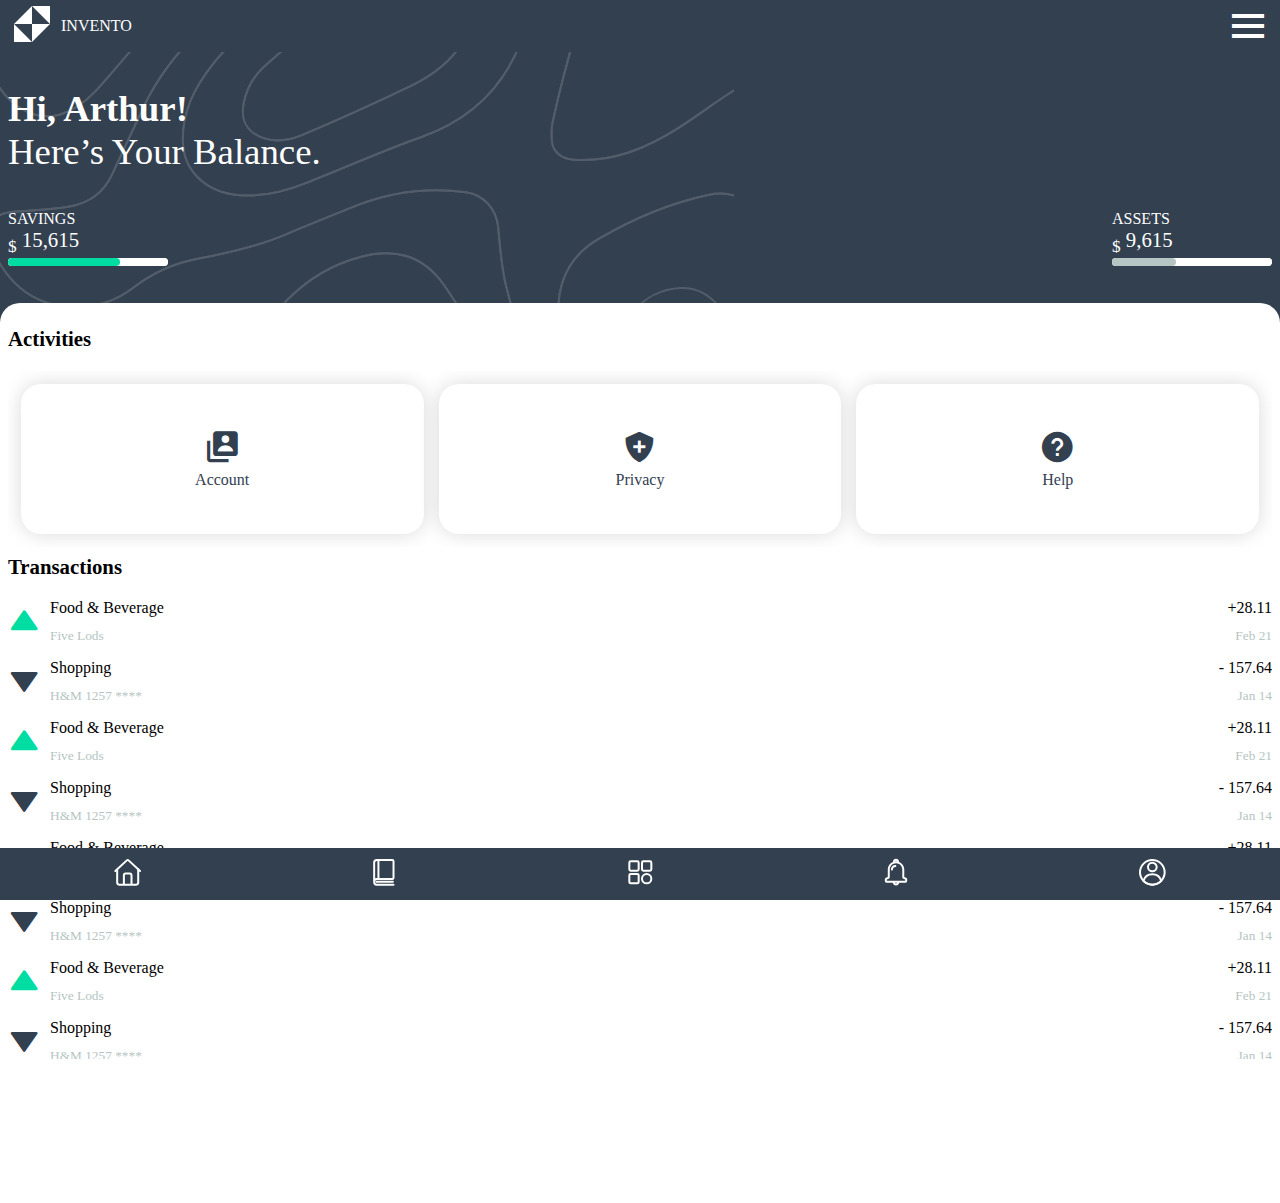
==== index.html @ e287f1e5 "feat: :tada: VirtualWallet" ====
<!DOCTYPE html>
<html lang="en">
<head>
    <meta charset="UTF-8">
    <meta name="viewport" content="width=device-width, initial-scale=1.0">
    <title>Document</title>
    <link rel="stylesheet" href="css/style.css">
    <link href='https://unpkg.com/boxicons@2.1.4/css/boxicons.min.css' rel='stylesheet'>
</head>
<body>
    <div class="banner">
        <img src="storage/img/banner.svg">
    </div>
    <header class="header">
        <div class="header__logo">
            <div class="logo__icono">
                <img src="storage/img/logo.svg">
            </div>
            <div class="logo__titulo">invento</div>
        </div>
        <div class="header__menu">
            <i class='bx bx-menu'></i>
        </div>
    </header>
    <main class="main">
        <section class="main__titulo">
            <article class="titulo__card">
                <h2>Hi, Arthur!</h2>
                <p>here’s your balance.</p>
            </article>
            <article class="titulo__balance">
                <div class="balance__one">
                    <small>savings</small>
                    <label for="savings"><sub>$</sub> 15,615</label>
                    <progress id="savings" max="100" value="70"></progress>
                </div>
                <div class="balance__two">
                    <small>assets</small>
                    <label for="savings"><sub>$</sub> 9,615</label>
                    <progress id="savings" max="100" value="40"></progress>
                </div>
            </article>
        </section>
        <section class="main__activities">
            <article class="activities__service">
                <h3>activities</h3>
                <div class="service__cards">
                    <div class="service__cards__item_1">
                        <i class='bx bxs-user-account' ></i>
                        <p>account</p>
                    </div>
                    <div class="service__cards__item_2">
                        <i class='bx bxs-shield-plus'></i>
                        <p>privacy</p>
                    </div>
                    <div class="service__cards__item_3">
                        <i class='bx bxs-help-circle' ></i>
                        <p>help</p>
                    </div>
                </div>
            </article>
            <article class="activities__transactions">
                <h3>transactions</h3>
                <div class="transactions__cards">
                    <div class="transactions__cards__item">
                        <div>
                            <i class='bx bxs-up-arrow' ></i>
                            <div class="transactions__description">
                                <p>food & beverage</p>
                                <small>five lods</small>
                            </div>
                        </div>
                        <div class="transactions__value">
                            <p>+28.11</p>
                            <small>feb 21</small>
                        </div>
                    </div>
                    <div class="transactions__cards__item">
                        <div>
                            <i class='bx bxs-down-arrow' ></i>
                            <div class="transactions__description">
                                <p>shopping</p>
                                <small>h&m 1257 ****</small>
                            </div>
                        </div>
                        <div class="transactions__value">
                            <p>- 157.64</p>
                            <small>jan 14</small>
                        </div>
                    </div>
                    <div class="transactions__cards__item">
                        <div>
                            <i class='bx bxs-up-arrow' ></i>
                            <div class="transactions__description">
                                <p>food & beverage</p>
                                <small>five lods</small>
                            </div>
                        </div>
                        <div class="transactions__value">
                            <p>+28.11</p>
                            <small>feb 21</small>
                        </div>
                    </div>
                    <div class="transactions__cards__item">
                        <div>
                            <i class='bx bxs-down-arrow' ></i>
                            <div class="transactions__description">
                                <p>shopping</p>
                                <small>h&m 1257 ****</small>
                            </div>
                        </div>
                        <div class="transactions__value">
                            <p>- 157.64</p>
                            <small>jan 14</small>
                        </div>
                    </div>
                    <div class="transactions__cards__item">
                        <div>
                            <i class='bx bxs-up-arrow' ></i>
                            <div class="transactions__description">
                                <p>food & beverage</p>
                                <small>five lods</small>
                            </div>
                        </div>
                        <div class="transactions__value">
                            <p>+28.11</p>
                            <small>feb 21</small>
                        </div>
                    </div>
                    <div class="transactions__cards__item">
                        <div>
                            <i class='bx bxs-down-arrow' ></i>
                            <div class="transactions__description">
                                <p>shopping</p>
                                <small>h&m 1257 ****</small>
                            </div>
                        </div>
                        <div class="transactions__value">
                            <p>- 157.64</p>
                            <small>jan 14</small>
                        </div>
                    </div>
                    <div class="transactions__cards__item">
                        <div>
                            <i class='bx bxs-up-arrow' ></i>
                            <div class="transactions__description">
                                <p>food & beverage</p>
                                <small>five lods</small>
                            </div>
                        </div>
                        <div class="transactions__value">
                            <p>+28.11</p>
                            <small>feb 21</small>
                        </div>
                    </div>
                    <div class="transactions__cards__item">
                        <div>
                            <i class='bx bxs-down-arrow' ></i>
                            <div class="transactions__description">
                                <p>shopping</p>
                                <small>h&m 1257 ****</small>
                            </div>
                        </div>
                        <div class="transactions__value">
                            <p>- 157.64</p>
                            <small>jan 14</small>
                        </div>
                    </div>
                    <div class="transactions__cards__item">
                        <div>
                            <i class='bx bxs-up-arrow' ></i>
                            <div class="transactions__description">
                                <p>food & beverage</p>
                                <small>five lods</small>
                            </div>
                        </div>
                        <div class="transactions__value">
                            <p>+28.11</p>
                            <small>feb 21</small>
                        </div>
                    </div>
                    <div class="transactions__cards__item">
                        <div>
                            <i class='bx bxs-down-arrow' ></i>
                            <div class="transactions__description">
                                <p>shopping</p>
                                <small>h&m 1257 ****</small>
                            </div>
                        </div>
                        <div class="transactions__value">
                            <p>- 157.64</p>
                            <small>jan 14</small>
                        </div>
                    </div>
                    <div class="transactions__cards__item">
                        <div>
                            <i class='bx bxs-up-arrow' ></i>
                            <div class="transactions__description">
                                <p>food & beverage</p>
                                <small>five lods</small>
                            </div>
                        </div>
                        <div class="transactions__value">
                            <p>+28.11</p>
                            <small>feb 21</small>
                        </div>
                    </div>
                    <div class="transactions__cards__item">
                        <div>
                            <i class='bx bxs-down-arrow' ></i>
                            <div class="transactions__description">
                                <p>shopping</p>
                                <small>h&m 1257 ****</small>
                            </div>
                        </div>
                        <div class="transactions__value">
                            <p>- 157.64</p>
                            <small>jan 14</small>
                        </div>
                    </div>
                </div>
            </article>
        </section>
    </main>
    <footer class="footer">
        <ul>
            <li>
                <a href="#"><img src="storage/img/icon.svg"></a>
            </li>
            <li>
                <a href="/views/balance.html"><img src="storage/img/icon_1.svg"></a>
            </li>
            <li>
                <a href="views/cards.html"><img src="storage/img/icon_2.svg"></a>
            </li>
            <li>
                <a href="#"><img src="storage/img/icon_3.svg"></a>
            </li>
            <li>
                <a href="index.html"><img src="storage/img/icon_4.svg"></a>
            </li>
        </ul>
    </footer>
</body>
</html>
---- css/style.css ----
@import url(variable.css);

* {
    margin: 0;
    padding: 0;
    box-sizing: border-box;
    font-family: "SF-Pro-Text-Regular";
}
body{
    background: var(--color-primario);
}
.banner{
    position: absolute;
    z-index: -1;
}
.banner img{
    width: 100%;
    height: 105vh;
    object-fit: cover;
}
.header {
    width: 100%;
    padding: 0 .5em;
    /* height: 60px; */
    /* background: darkgoldenrod; */
    display: flex;
    flex-direction: row;
    justify-content: space-between;
    align-items: center;
    flex-wrap: nowrap;
    position: sticky;
    z-index: 2;
    top: 0;
    background: var(--color-primario);
}

.header__logo {
    /* background: red; */
    display: flex;
    align-items: center;
    gap: 5px;

}

.logo__icono {
    /* background: green; */
}

.logo__icono img {
    width: 3em;
}

.logo__titulo {
    /* background: orange; */
    color: var(--color-ternario);
    font-family: "SF-Pro-Text-Bold";
    text-transform: uppercase;
}

.header__menu {
    /* background: darkblue; */
}

.header__menu i {
    font-size: 3em;
    color: var(--color-ternario);
}

.main__titulo {
    /* background: red; */
}

.titulo__card {
    /* background: green; */
    display: flex;
    flex-direction: column;
    margin-top: 35px;
    justify-content: center;
    padding: 0 0.5em
}

.titulo__card h2,
.titulo__card p {
    font-size: 2.3em;
    color: var(--color-ternario);
    text-transform: capitalize;
}

.titulo__card h2 {
    font-family: "SF-Pro-Text-Heavy";
}

.titulo__card p {
    font-family: "SF-Pro-Text-Light";
    text-transform: capitalize;
}

.titulo__balance {
    /* background: fuchsia; */
    color: var(--color-ternario);
    display: flex;
    height: 130px;
    justify-content: space-between;
    align-items: center;
    padding: 0 0.5em;
}

.balance__one,
.balance__two {
    display: flex;
    flex-direction: column;
}

.balance__one small,
.balance__two small {
    font-size: 1em;
    text-transform: uppercase;
    font-family: "SF-Pro-Text-Medium";
}

.balance__one label,
.balance__two label {
    font-size: 1.3em;
    font-family: "SF-Pro-Text-Bold";
}

.balance__one progress[value] {
    --color: var(--color-secundario);
    --background: var(--color-ternario);
    background: var(--background);
}

.balance__two progress[value] {
    --color: var(--color-cuarto);
    --background: var(--color-ternario);
    background: var(--background);
}

progress[value] {
    -webkit-appearance: none;
    -moz-appearance: none;
    appearance: none;
    border: none;
    /* margin: 0 10px; */
    height: .5em;
    border-radius: 10em;
}

.balance__one progress[value]::-webkit-progress-bar,
.balance__two progress[value]::-webkit-progress-bar {
    border-radius: 10em;
    height: .5em;
    background: var(--background);
}

progress[value]::-webkit-progress-value {
    border-radius: 10em;
    background: var(--color);
}

progress[value]::-moz-progress-bar {
    border-radius: 10em;
    background: var(--color);
}

.main__activities{
    background: var(--color-ternario);
    height: 100vh;
    padding: 1.5em 0.5em;
    border-top-left-radius: 20px;
    border-top-right-radius: 20px;
    position: relative;
    z-index: 5;
    display: flex;
    flex-direction: column;
    gap: .5em;
}
.activities__service{
    /* background: blue; */
}
.activities__service h3,
.activities__transactions h3{
    /* background: darkgoldenrod; */
    text-transform: capitalize;
    font-family: "SF-Pro-Text-Bold";
    font-size: 1.3em;
    margin-bottom: 20px;
}

.service__cards{
    /* background: olivedrab; */
    display: flex;
    flex-direction: row;
    justify-content: center;
    overflow-x: scroll;
    padding: 0.8em;
    gap: 15px;
}
.service__cards div{
    flex: 1;
    min-width: 30%;
    min-height: 150px;
    border-radius: 20px;
    background: var(--color-ternario);
    box-shadow: 0px 0px 20px rgba(0, 0, 0, 0.150);
    color: var(--color-primario);
    font-family: "SF-Pro-Text-Semibold";
    text-transform: capitalize;
    display: flex;
    flex-direction: column;
    justify-content: center;
    align-items: center;
    gap: 5px;
}
.service__cards div i{
    font-size: 2.3em;
}
.service__cards__item_1, 
.service__cards__item_2, 
.service__cards__item_3{
    /* background: darkmagenta; */
}





.activities__transactions{
    /* background: red; */
}

.transactions__cards{
    /* background: orangered; */
    height: 460px;
    display: flex;
    flex-direction: column;
    overflow-y: scroll;
    gap: 15px
}
.transactions__cards div{
    /* background: darkgoldenrod; */
    height: 45px;
    display: flex;
    flex-direction: row;
    justify-content: space-between;
    align-items: center;
    gap: 10px;
}
.transactions__cards div i {
    font-size: 2em;
}
div.transactions__description,
div.transactions__value{
    display: flex;
    flex-direction: column;
    text-transform: capitalize;
}
div.transactions__description{
    align-items: flex-start;
}
div.transactions__value{
    align-items: flex-end;
}
div.transactions__description p,
div.transactions__value p{
    font-family: "SF-Pro-Text-Bold";
}
div.transactions__description small,
div.transactions__value small{
    font-family: "SF-Pro-Text-Light";
    color: var(--color-cuarto);
}
i.bx.bxs-up-arrow{
    color: var(--color-secundario);
}
i.bxs-down-arrow{
    color: var(--color-primario);
}

.footer {
    width: 100%;
    background: var(--color-primario);
    position: fixed;
    bottom: 0;
    z-index: 10;
}

.footer ul {
    display: flex;
    justify-content: space-around;
}

.footer ul li {
    list-style: none;
    margin: .5em 0;
}

.footer ul li a img {
    width: 2em;
}
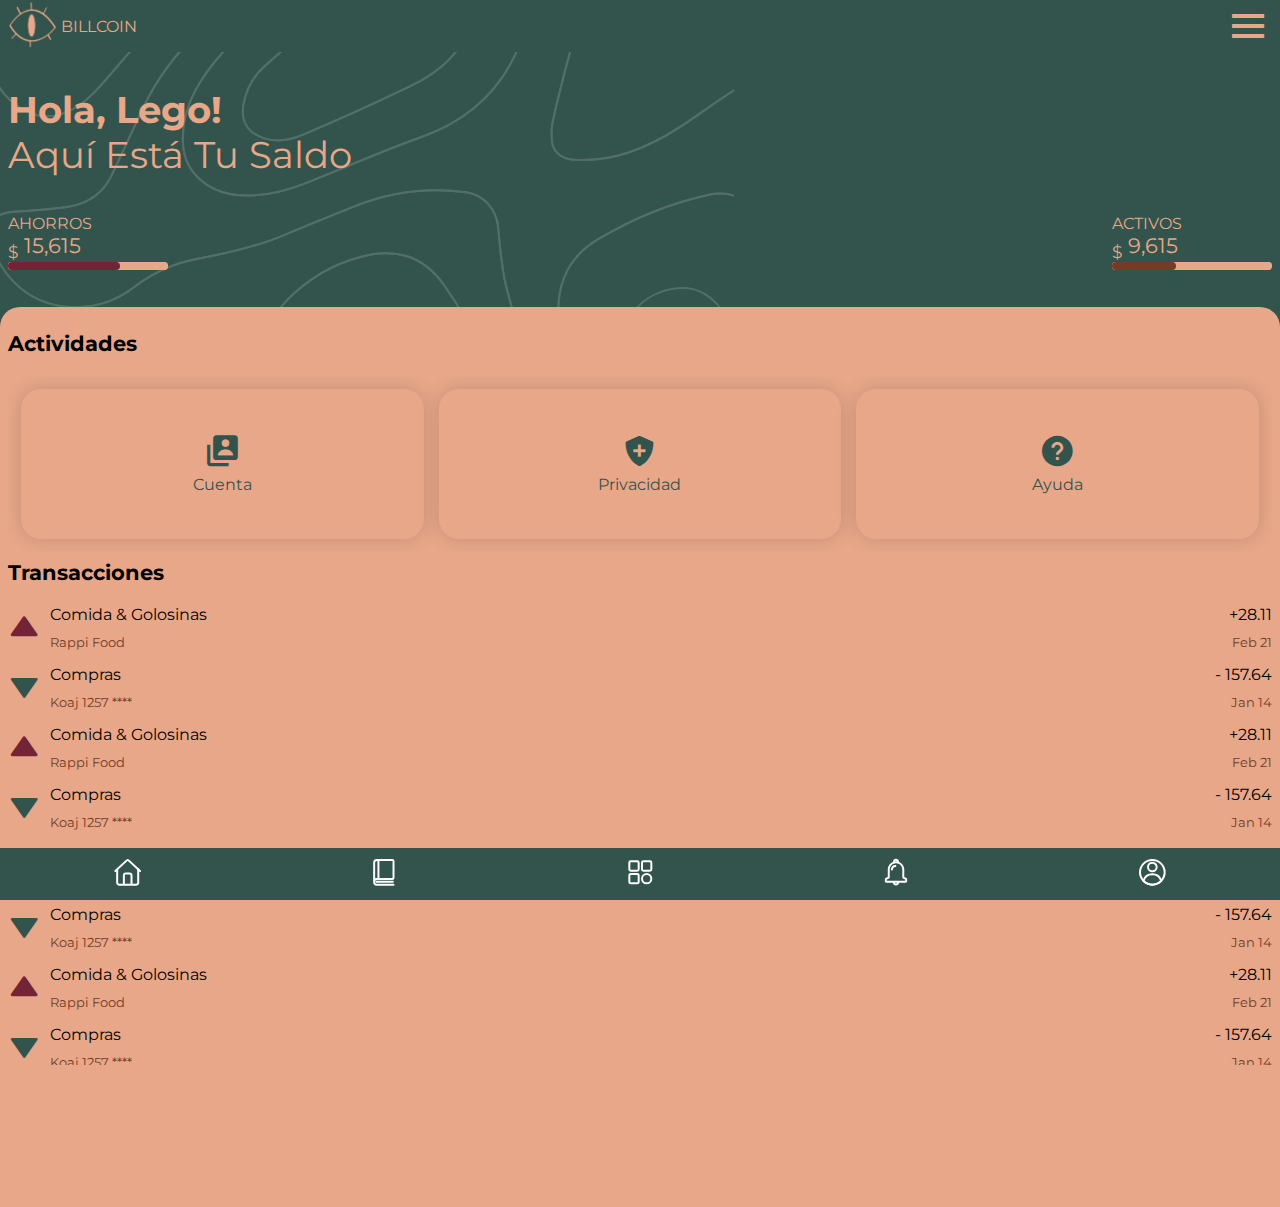
==== commit 4c16b1b0: "feat: :construction: Cambios personales" ====
--- a/index.html
+++ b/index.html
@@ -6,6 +6,9 @@
     <title>Document</title>
     <link rel="stylesheet" href="css/style.css">
     <link href='https://unpkg.com/boxicons@2.1.4/css/boxicons.min.css' rel='stylesheet'>
+    <link rel="preconnect" href="https://fonts.googleapis.com">
+    <link rel="preconnect" href="https://fonts.gstatic.com" crossorigin>
+    <link href="https://fonts.googleapis.com/css2?family=Montserrat:ital,wght@0,100..900;1,100..900&display=swap" rel="stylesheet">
 </head>
 <body>
     <div class="banner">
@@ -14,9 +17,9 @@
     <header class="header">
         <div class="header__logo">
             <div class="logo__icono">
-                <img src="storage/img/logo.svg">
+                <img src="storage/img/logo.png">
             </div>
-            <div class="logo__titulo">invento</div>
+            <div class="logo__titulo">billcoin</div>
         </div>
         <div class="header__menu">
             <i class='bx bx-menu'></i>
@@ -25,17 +28,17 @@
     <main class="main">
         <section class="main__titulo">
             <article class="titulo__card">
-                <h2>Hi, Arthur!</h2>
-                <p>here’s your balance.</p>
+                <h2>Hola, Lego!</h2>
+                <p>aquí está tu saldo</p>
             </article>
             <article class="titulo__balance">
                 <div class="balance__one">
-                    <small>savings</small>
+                    <small>ahorros</small>
                     <label for="savings"><sub>$</sub> 15,615</label>
                     <progress id="savings" max="100" value="70"></progress>
                 </div>
                 <div class="balance__two">
-                    <small>assets</small>
+                    <small>activos</small>
                     <label for="savings"><sub>$</sub> 9,615</label>
                     <progress id="savings" max="100" value="40"></progress>
                 </div>
@@ -43,180 +46,181 @@
         </section>
         <section class="main__activities">
             <article class="activities__service">
-                <h3>activities</h3>
+                <h3>actividades</h3>
                 <div class="service__cards">
                     <div class="service__cards__item_1">
                         <i class='bx bxs-user-account' ></i>
-                        <p>account</p>
+                        <p>cuenta</p>
                     </div>
                     <div class="service__cards__item_2">
                         <i class='bx bxs-shield-plus'></i>
-                        <p>privacy</p>
+                        <p>privacidad</p>
                     </div>
                     <div class="service__cards__item_3">
                         <i class='bx bxs-help-circle' ></i>
-                        <p>help</p>
+                        <p>ayuda</p>
                     </div>
                 </div>
             </article>
             <article class="activities__transactions">
-                <h3>transactions</h3>
+                <h3>transacciones</h3>
                 <div class="transactions__cards">
                     <div class="transactions__cards__item">
                         <div>
                             <i class='bx bxs-up-arrow' ></i>
                             <div class="transactions__description">
-                                <p>food & beverage</p>
-                                <small>five lods</small>
-                            </div>
-                        </div>
-                        <div class="transactions__value">
-                            <p>+28.11</p>
-                            <small>feb 21</small>
-                        </div>
-                    </div>
-                    <div class="transactions__cards__item">
-                        <div>
-                            <i class='bx bxs-down-arrow' ></i>
-                            <div class="transactions__description">
-                                <p>shopping</p>
-                                <small>h&m 1257 ****</small>
-                            </div>
-                        </div>
-                        <div class="transactions__value">
-                            <p>- 157.64</p>
-                            <small>jan 14</small>
-                        </div>
-                    </div>
-                    <div class="transactions__cards__item">
-                        <div>
-                            <i class='bx bxs-up-arrow' ></i>
-                            <div class="transactions__description">
-                                <p>food & beverage</p>
-                                <small>five lods</small>
-                            </div>
-                        </div>
-                        <div class="transactions__value">
-                            <p>+28.11</p>
-                            <small>feb 21</small>
-                        </div>
-                    </div>
-                    <div class="transactions__cards__item">
-                        <div>
-                            <i class='bx bxs-down-arrow' ></i>
-                            <div class="transactions__description">
-                                <p>shopping</p>
-                                <small>h&m 1257 ****</small>
-                            </div>
-                        </div>
-                        <div class="transactions__value">
-                            <p>- 157.64</p>
-                            <small>jan 14</small>
-                        </div>
-                    </div>
-                    <div class="transactions__cards__item">
-                        <div>
-                            <i class='bx bxs-up-arrow' ></i>
-                            <div class="transactions__description">
-                                <p>food & beverage</p>
-                                <small>five lods</small>
-                            </div>
-                        </div>
-                        <div class="transactions__value">
-                            <p>+28.11</p>
-                            <small>feb 21</small>
-                        </div>
-                    </div>
-                    <div class="transactions__cards__item">
-                        <div>
-                            <i class='bx bxs-down-arrow' ></i>
-                            <div class="transactions__description">
-                                <p>shopping</p>
-                                <small>h&m 1257 ****</small>
-                            </div>
-                        </div>
-                        <div class="transactions__value">
-                            <p>- 157.64</p>
-                            <small>jan 14</small>
-                        </div>
-                    </div>
-                    <div class="transactions__cards__item">
-                        <div>
-                            <i class='bx bxs-up-arrow' ></i>
-                            <div class="transactions__description">
-                                <p>food & beverage</p>
-                                <small>five lods</small>
-                            </div>
-                        </div>
-                        <div class="transactions__value">
-                            <p>+28.11</p>
-                            <small>feb 21</small>
-                        </div>
-                    </div>
-                    <div class="transactions__cards__item">
-                        <div>
-                            <i class='bx bxs-down-arrow' ></i>
-                            <div class="transactions__description">
-                                <p>shopping</p>
-                                <small>h&m 1257 ****</small>
-                            </div>
-                        </div>
-                        <div class="transactions__value">
-                            <p>- 157.64</p>
-                            <small>jan 14</small>
-                        </div>
-                    </div>
-                    <div class="transactions__cards__item">
-                        <div>
-                            <i class='bx bxs-up-arrow' ></i>
-                            <div class="transactions__description">
-                                <p>food & beverage</p>
-                                <small>five lods</small>
-                            </div>
-                        </div>
-                        <div class="transactions__value">
-                            <p>+28.11</p>
-                            <small>feb 21</small>
-                        </div>
-                    </div>
-                    <div class="transactions__cards__item">
-                        <div>
-                            <i class='bx bxs-down-arrow' ></i>
-                            <div class="transactions__description">
-                                <p>shopping</p>
-                                <small>h&m 1257 ****</small>
-                            </div>
-                        </div>
-                        <div class="transactions__value">
-                            <p>- 157.64</p>
-                            <small>jan 14</small>
-                        </div>
-                    </div>
-                    <div class="transactions__cards__item">
-                        <div>
-                            <i class='bx bxs-up-arrow' ></i>
-                            <div class="transactions__description">
-                                <p>food & beverage</p>
-                                <small>five lods</small>
-                            </div>
-                        </div>
-                        <div class="transactions__value">
-                            <p>+28.11</p>
-                            <small>feb 21</small>
-                        </div>
-                    </div>
-                    <div class="transactions__cards__item">
-                        <div>
-                            <i class='bx bxs-down-arrow' ></i>
-                            <div class="transactions__description">
-                                <p>shopping</p>
-                                <small>h&m 1257 ****</small>
-                            </div>
-                        </div>
-                        <div class="transactions__value">
-                            <p>- 157.64</p>
-                            <small>jan 14</small>
-                        </div>
+                                <p>comida & golosinas</p>
+                                <small>rappi food</small>
+                            </div>
+                        </div>
+                        <div class="transactions__value">
+                            <p>+28.11</p>
+                            <small>feb 21</small>
+                        </div>
+                    </div>
+                    <div class="transactions__cards__item">
+                        <div>
+                            <i class='bx bxs-down-arrow' ></i>
+                            <div class="transactions__description">
+                                <p>compras</p>
+                                <small>koaj 1257 ****</small>
+                            </div>
+                        </div>
+                        <div class="transactions__value">
+                            <p>- 157.64</p>
+                            <small>jan 14</small>
+                        </div>
+                    </div>
+                    <div class="transactions__cards__item">
+                        <div>
+                            <i class='bx bxs-up-arrow' ></i>
+                            <div class="transactions__description">
+                                <p>comida & golosinas</p>
+                                <small>rappi food</small>
+                            </div>
+                        </div>
+                        <div class="transactions__value">
+                            <p>+28.11</p>
+                            <small>feb 21</small>
+                        </div>
+                    </div>
+                    <div class="transactions__cards__item">
+                        <div>
+                            <i class='bx bxs-down-arrow' ></i>
+                            <div class="transactions__description">
+                                <p>compras</p>
+                                <small>koaj 1257 ****</small>
+                            </div>
+                        </div>
+                        <div class="transactions__value">
+                            <p>- 157.64</p>
+                            <small>jan 14</small>
+                        </div>
+                    </div>
+                    <div class="transactions__cards__item">
+                        <div>
+                            <i class='bx bxs-up-arrow' ></i>
+                            <div class="transactions__description">
+                                <p>comida & golosinas</p>
+                                <small>rappi food</small>
+                            </div>
+                        </div>
+                        <div class="transactions__value">
+                            <p>+28.11</p>
+                            <small>feb 21</small>
+                        </div>
+                    </div>
+                    <div class="transactions__cards__item">
+                        <div>
+                            <i class='bx bxs-down-arrow' ></i>
+                            <div class="transactions__description">
+                                <p>compras</p>
+                                <small>koaj 1257 ****</small>
+                            </div>
+                        </div>
+                        <div class="transactions__value">
+                            <p>- 157.64</p>
+                            <small>jan 14</small>
+                        </div>
+                    </div>
+                    <div class="transactions__cards__item">
+                        <div>
+                            <i class='bx bxs-up-arrow' ></i>
+                            <div class="transactions__description">
+                                <p>comida & golosinas</p>
+                                <small>rappi food</small>
+                            </div>
+                        </div>
+                        <div class="transactions__value">
+                            <p>+28.11</p>
+                            <small>feb 21</small>
+                        </div>
+                    </div>
+                    <div class="transactions__cards__item">
+                        <div>
+                            <i class='bx bxs-down-arrow' ></i>
+                            <div class="transactions__description">
+                                <p>compras</p>
+                                <small>koaj 1257 ****</small>
+                            </div>
+                        </div>
+                        <div class="transactions__value">
+                            <p>- 157.64</p>
+                            <small>jan 14</small>
+                        </div>
+                    </div>
+                    <div class="transactions__cards__item">
+                        <div>
+                            <i class='bx bxs-up-arrow' ></i>
+                            <div class="transactions__description">
+                                <p>comida & golosinas</p>
+                                <small>rappi food</small>
+                            </div>
+                        </div>
+                        <div class="transactions__value">
+                            <p>+28.11</p>
+                            <small>feb 21</small>
+                        </div>
+                    </div>
+                    <div class="transactions__cards__item">
+                        <div>
+                            <i class='bx bxs-down-arrow' ></i>
+                            <div class="transactions__description">
+                                <p>compras</p>
+                                <small>koaj 1257 ****</small>
+                            </div>
+                        </div>
+                        <div class="transactions__value">
+                            <p>- 157.64</p>
+                            <small>jan 14</small>
+                        </div>
+                    </div>
+                    <div class="transactions__cards__item">
+                        <div>
+                            <i class='bx bxs-up-arrow' ></i>
+                            <div class="transactions__description">
+                                <p>comida & golosinas</p>
+                                <small>rappi food</small>
+                            </div>
+                        </div>
+                        <div class="transactions__value">
+                            <p>+28.11</p>
+                            <small>feb 21</small>
+                        </div>
+                    </div>
+                    <div class="transactions__cards__item">
+                        <div>
+                            <i class='bx bxs-down-arrow' ></i>
+                            <div class="transactions__description">
+                                <p>compras</p>
+                                <small>koaj 1257 ****</small>
+                            </div>
+                        </div>
+                        <div class="transactions__value">
+                            <p>- 157.64</p>
+                            <small>jan 14</small>
+                        </div>
+                    </div>
                     </div>
                 </div>
             </article>
--- a/css/style.css
+++ b/css/style.css
@@ -4,7 +4,10 @@
     margin: 0;
     padding: 0;
     box-sizing: border-box;
-    font-family: "SF-Pro-Text-Regular";
+    font-family: "Montserrat", sans-serif;
+    font-optical-sizing: auto;
+    font-weight: 10px;
+    font-style: normal;
 }
 body{
     background: var(--color-primario);
@@ -53,7 +56,10 @@
 .logo__titulo {
     /* background: orange; */
     color: var(--color-ternario);
-    font-family: "SF-Pro-Text-Bold";
+    font-family: "Montserrat", sans-serif;
+    font-optical-sizing: auto;
+    font-weight: 10px;
+    font-style: normal;
     text-transform: uppercase;
 }
 
@@ -87,11 +93,17 @@
 }
 
 .titulo__card h2 {
-    font-family: "SF-Pro-Text-Heavy";
+    font-family: "Montserrat", sans-serif;
+    font-optical-sizing: auto;
+    font-weight: 10px;
+    font-style: normal;
 }
 
 .titulo__card p {
-    font-family: "SF-Pro-Text-Light";
+    font-family: "Montserrat", sans-serif;
+    font-optical-sizing: auto;
+    font-weight: 10px;
+    font-style: normal;
     text-transform: capitalize;
 }
 
@@ -115,13 +127,19 @@
 .balance__two small {
     font-size: 1em;
     text-transform: uppercase;
-    font-family: "SF-Pro-Text-Medium";
+    font-family: "Montserrat", sans-serif;
+    font-optical-sizing: auto;
+    font-weight: 10px;
+    font-style: normal;
 }
 
 .balance__one label,
 .balance__two label {
     font-size: 1.3em;
-    font-family: "SF-Pro-Text-Bold";
+    font-family: "Montserrat", sans-serif;
+    font-optical-sizing: auto;
+    font-weight: 10px;
+    font-style: normal;
 }
 
 .balance__one progress[value] {
@@ -182,7 +200,10 @@
 .activities__transactions h3{
     /* background: darkgoldenrod; */
     text-transform: capitalize;
-    font-family: "SF-Pro-Text-Bold";
+    font-family: "Montserrat", sans-serif;
+    font-optical-sizing: auto;
+    font-weight: 10px;
+    font-style: normal;
     font-size: 1.3em;
     margin-bottom: 20px;
 }
@@ -204,7 +225,10 @@
     background: var(--color-ternario);
     box-shadow: 0px 0px 20px rgba(0, 0, 0, 0.150);
     color: var(--color-primario);
-    font-family: "SF-Pro-Text-Semibold";
+    font-family: "Montserrat", sans-serif;
+    font-optical-sizing: auto;
+    font-weight: 10px;
+    font-style: normal;
     text-transform: capitalize;
     display: flex;
     flex-direction: column;
@@ -215,15 +239,6 @@
 .service__cards div i{
     font-size: 2.3em;
 }
-.service__cards__item_1, 
-.service__cards__item_2, 
-.service__cards__item_3{
-    /* background: darkmagenta; */
-}
-
-
-
-
 
 .activities__transactions{
     /* background: red; */
@@ -263,11 +278,17 @@
 }
 div.transactions__description p,
 div.transactions__value p{
-    font-family: "SF-Pro-Text-Bold";
+    font-family: "Montserrat", sans-serif;
+    font-optical-sizing: auto;
+    font-weight: 10px;
+    font-style: normal;
 }
 div.transactions__description small,
 div.transactions__value small{
-    font-family: "SF-Pro-Text-Light";
+    font-family: "Montserrat", sans-serif;
+    font-optical-sizing: auto;
+    font-weight: 10px;
+    font-style: normal;
     color: var(--color-cuarto);
 }
 i.bx.bxs-up-arrow{
